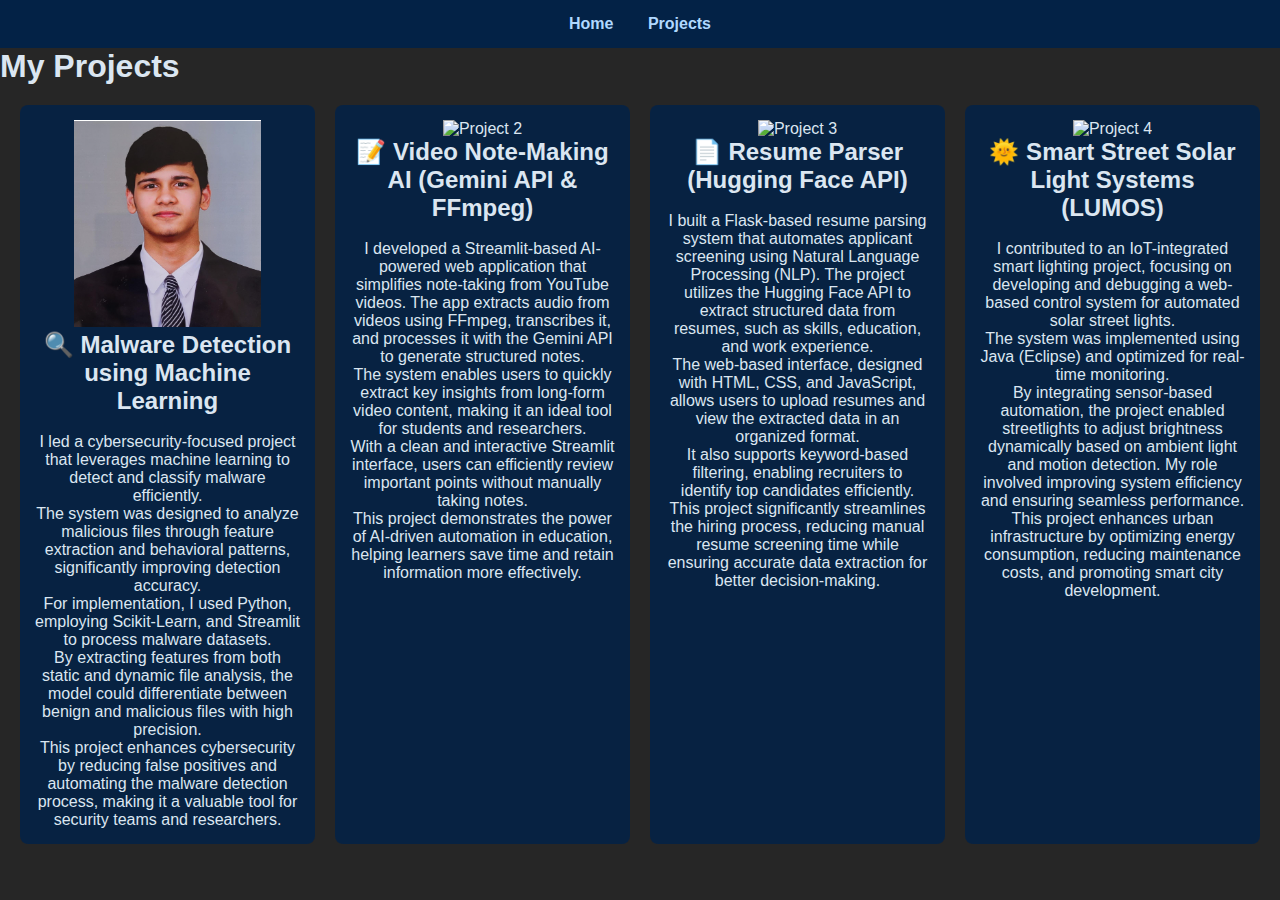
==== projects.html @ b7e15e08 "commit" ====
<!DOCTYPE html>
<html lang="en">
<head>
    <meta charset="UTF-8">
    <meta name="viewport" content="width=device-width, initial-scale=1.0">
    <title>Deepro Chatterjee - Projects</title>
    <link rel="stylesheet" href="style.css">
</head>
<body>
    <header>
        <nav>
            <ul>
                <li><a href="index.html">Home</a></li>
                <li><a href="projects.html">Projects</a></li>
            </ul>
        </nav>
    </header>

    <section class="projects">
        <h1>My Projects</h1>
        <div class="projects-container">
            <div class="project-card">
                <img src="images\profile.png" alt="Project 1">
                <h2>🔍 Malware Detection using Machine Learning</h2>
                <p><br>I led a cybersecurity-focused project that leverages machine learning to detect and classify malware efficiently.<br> The system was designed to analyze malicious files through feature extraction and behavioral patterns, significantly improving detection accuracy.<br>
                    For implementation, I used Python, employing Scikit-Learn, and Streamlit to process malware datasets.<br> By extracting features from both static and dynamic file analysis, the model could differentiate between benign and malicious files with high precision.<br>
                    This project enhances cybersecurity by reducing false positives and automating the malware detection process, making it a valuable tool for security teams and researchers.</p>
            </div>
            <div class="project-card">
                <img src="images\project2.png" alt="Project 2">
                <h2>📝 Video Note-Making AI (Gemini API & FFmpeg)</h2>
                <p><br>I developed a Streamlit-based AI-powered web application that simplifies note-taking from YouTube videos. The app extracts audio from videos using FFmpeg, transcribes it, and processes it with the Gemini API to generate structured notes.<br>
                    The system enables users to quickly extract key insights from long-form video content, making it an ideal tool for students and researchers.<br> With a clean and interactive Streamlit interface, users can efficiently review important points without manually taking notes.<br>
                    This project demonstrates the power of AI-driven automation in education, helping learners save time and retain information more effectively.</p>
            </div>
            <div class="project-card">
                <img src="images\project3.png" alt="Project 3">
                <h2>📄 Resume Parser (Hugging Face API)</h2>
                <p><br>I built a Flask-based resume parsing system that automates applicant screening using Natural Language Processing (NLP). The project utilizes the Hugging Face API to extract structured data from resumes, such as skills, education, and work experience.<br>
                    The web-based interface, designed with HTML, CSS, and JavaScript, allows users to upload resumes and view the extracted data in an organized format.<br> It also supports keyword-based filtering, enabling recruiters to identify top candidates efficiently.<br>
                    This project significantly streamlines the hiring process, reducing manual resume screening time while ensuring accurate data extraction for better decision-making.</p>
            </div>
            <div class="project-card">
                <img src="images\project4.png" alt="Project 4">
                <h2>🌞 Smart Street Solar Light Systems (LUMOS)</h2>
                <p><br>I contributed to an IoT-integrated smart lighting project, focusing on developing and debugging a web-based control system for automated solar street lights.<br> The system was implemented using Java (Eclipse) and optimized for real-time monitoring.<br>
                    By integrating sensor-based automation, the project enabled streetlights to adjust brightness dynamically based on ambient light and motion detection. My role involved improving system efficiency and ensuring seamless performance.<br>
                    This project enhances urban infrastructure by optimizing energy consumption, reducing maintenance costs, and promoting smart city development.</p>
            </div>
        </div>
    </section>
</body>
</html>
---- style.css ----
/* General Styles */
* {
    margin: 0;
    padding: 0;
    box-sizing: border-box;
    font-family: Arial, sans-serif;
}

/* Full Background with Blur */
.background {
    position: fixed;
    top: 0;
    left: 0;
    width: 100%;
    height: 100%;
    background: url('background.jpg') no-repeat center center/cover;
    backdrop-filter: blur(20px); /* Increased blur for depth */
    z-index: -1;
}

/* Dark Mode Default */
body {
    background: rgba(0, 0, 0, 0.85); /* Keeps a dark overlay */
    color: #dbe6f1; /* Light navy blue for text */
}

/* Navbar */
header {
    background: rgba(0, 34, 74, 0.9); /* Deep navy blue */
    padding: 15px;
    text-align: center;
}

nav ul {
    list-style: none;
}

nav ul li {
    display: inline;
    margin: 0 15px;
}

nav a {
    color: #b0d8ff; /* Soft blue */
    text-decoration: none;
    font-weight: bold;
}

nav a:hover {
    color: #03afff;
}

/* Hero Section */
.hero {
    display: flex;
    justify-content: center;
    align-items: center;
    height: 80vh;
    text-align: center;
    position: relative;
}

.hero .content {
    position: relative;
    z-index: 1;
}

.profile-pic {
    width: 150px;
    border-radius: 50%;
    border: 3px solid #b0d8ff;
    margin-bottom: 15px;
}

/* Button */
.btn {
    background: #0171b6;
    padding: 10px 20px;
    border-radius: 5px;
    color: white;
    text-decoration: none;
    display: inline-block;
    transition: 0.3s;
}

.btn:hover {
    background: #00a7fa;
    color: white;
}

/* Contact Section */
.contact {
    padding: 20px;
    text-align: center;
}

.contact form {
    max-width: 400px;
    margin: auto;
    background: rgba(0, 26, 56, 0.8); /* Dark navy with transparency */
    backdrop-filter: blur(10px);
    padding: 20px;
    border-radius: 10px;
}

/* Ensuring consistent input and textarea styling */
.contact input, .contact textarea {
    width: 100%;
    padding: 10px;
    margin: 10px 0;
    border-radius: 5px;
    border: none;
    background: rgba(0, 100, 200, 0.5);
    color: white;
    font-size: 16px;
    box-sizing: border-box; /* Prevents width overflow */
    outline: none; /* Removes default focus outline */
    transition: background 0.3s ease, transform 0.2s ease;
}

/* Ensure better spacing and proper resizing */
.contact input {
    min-height: 50px; /* Instead of fixed height */
}

.contact textarea {
    min-height: 80px; /* Instead of 100px fixed */
    resize: none; /* Prevents unnecessary resizing */
}

/* Optional: Add a hover & focus effect */
.contact input:focus, .contact textarea:focus {
    background: rgba(0, 100, 200, 0.7);
    transform: scale(1.02); /* Slight scale effect */
}


/* Project Cards */
.projects-container {
    display: grid;
    grid-template-columns: repeat(auto-fit, minmax(250px, 1fr));
    gap: 20px;
    padding: 20px;
}

.project-card {
    background: rgba(0, 34, 74, 0.8); /* Dark navy */
    padding: 15px;
    border-radius: 8px;
    text-align: center;
    transition: 0.3s;
    color: #dbe6f1;
}

.project-card:hover {
    transform: scale(1.05);
    background: rgba(0, 50, 110, 0.9); /* Brighter navy on hover */
}
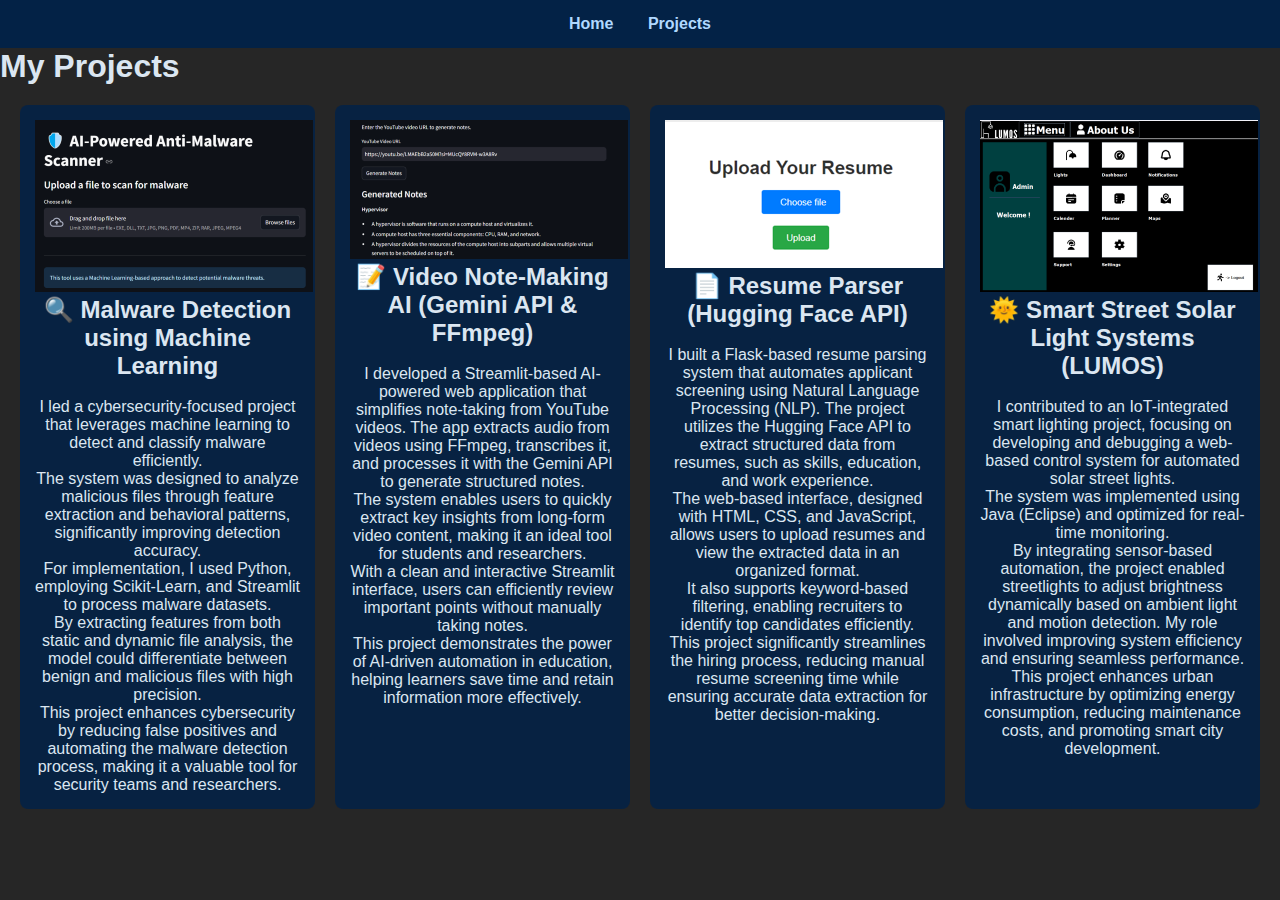
==== commit 426568f5: "Update projects.html" ====
--- a/projects.html
+++ b/projects.html
@@ -20,28 +20,28 @@
         <h1>My Projects</h1>
         <div class="projects-container">
             <div class="project-card">
-                <img src="images\profile.png" alt="Project 1">
+                <img src="images\Project1.png" alt="Project 1">
                 <h2>🔍 Malware Detection using Machine Learning</h2>
                 <p><br>I led a cybersecurity-focused project that leverages machine learning to detect and classify malware efficiently.<br> The system was designed to analyze malicious files through feature extraction and behavioral patterns, significantly improving detection accuracy.<br>
                     For implementation, I used Python, employing Scikit-Learn, and Streamlit to process malware datasets.<br> By extracting features from both static and dynamic file analysis, the model could differentiate between benign and malicious files with high precision.<br>
                     This project enhances cybersecurity by reducing false positives and automating the malware detection process, making it a valuable tool for security teams and researchers.</p>
             </div>
             <div class="project-card">
-                <img src="images\project2.png" alt="Project 2">
+                <img src="images\Project2.png" alt="Project 2">
                 <h2>📝 Video Note-Making AI (Gemini API & FFmpeg)</h2>
                 <p><br>I developed a Streamlit-based AI-powered web application that simplifies note-taking from YouTube videos. The app extracts audio from videos using FFmpeg, transcribes it, and processes it with the Gemini API to generate structured notes.<br>
                     The system enables users to quickly extract key insights from long-form video content, making it an ideal tool for students and researchers.<br> With a clean and interactive Streamlit interface, users can efficiently review important points without manually taking notes.<br>
                     This project demonstrates the power of AI-driven automation in education, helping learners save time and retain information more effectively.</p>
             </div>
             <div class="project-card">
-                <img src="images\project3.png" alt="Project 3">
+                <img src="images\Project3.png" alt="Project 3">
                 <h2>📄 Resume Parser (Hugging Face API)</h2>
                 <p><br>I built a Flask-based resume parsing system that automates applicant screening using Natural Language Processing (NLP). The project utilizes the Hugging Face API to extract structured data from resumes, such as skills, education, and work experience.<br>
                     The web-based interface, designed with HTML, CSS, and JavaScript, allows users to upload resumes and view the extracted data in an organized format.<br> It also supports keyword-based filtering, enabling recruiters to identify top candidates efficiently.<br>
                     This project significantly streamlines the hiring process, reducing manual resume screening time while ensuring accurate data extraction for better decision-making.</p>
             </div>
             <div class="project-card">
-                <img src="images\project4.png" alt="Project 4">
+                <img src="images\Project4.png" alt="Project 4">
                 <h2>🌞 Smart Street Solar Light Systems (LUMOS)</h2>
                 <p><br>I contributed to an IoT-integrated smart lighting project, focusing on developing and debugging a web-based control system for automated solar street lights.<br> The system was implemented using Java (Eclipse) and optimized for real-time monitoring.<br>
                     By integrating sensor-based automation, the project enabled streetlights to adjust brightness dynamically based on ambient light and motion detection. My role involved improving system efficiency and ensuring seamless performance.<br>
